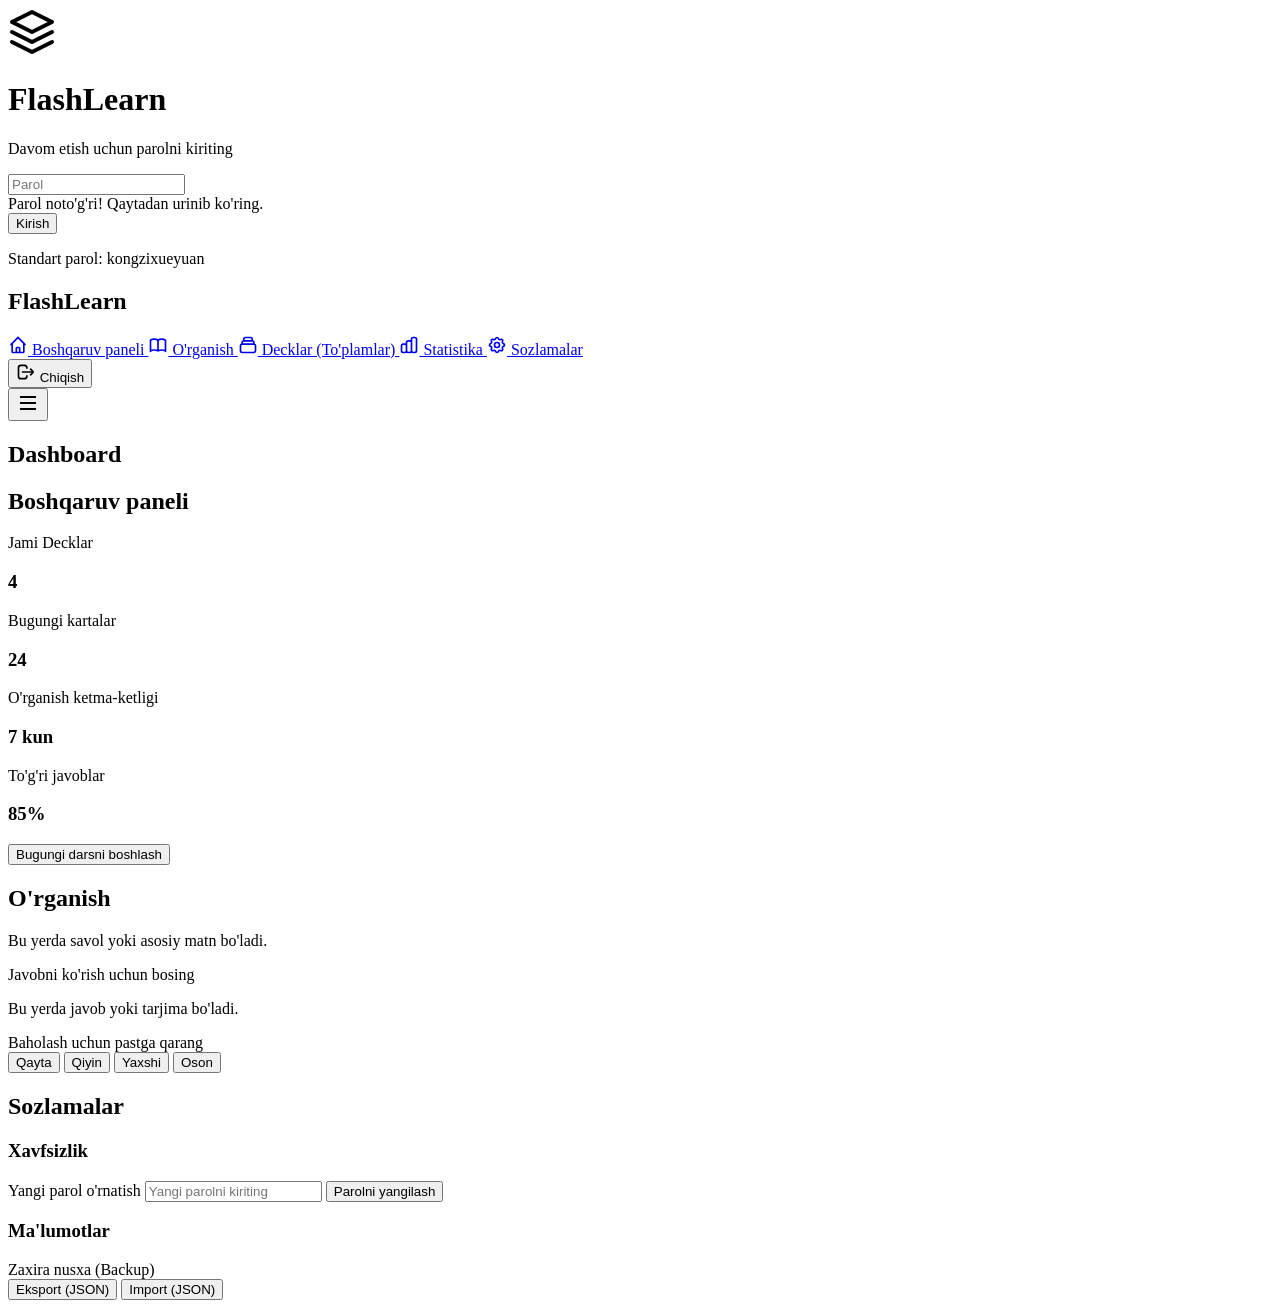
==== test/index.html @ ab9d2b5f "Create index.html" ====
<!DOCTYPE html>
<html lang="uz">
<head>
    <meta charset="UTF-8">
    <meta name="viewport" content="width=device-width, initial-scale=1.0, maximum-scale=1.0, user-scalable=no">
    <title>FlashLearn - Zamonaviy Flashcard Platformasi</title>
    <link rel="stylesheet" href="css/style.css">
    <link href="https://fonts.googleapis.com/css2?family=Inter:wght@400;500;600;700&display=swap" rel="stylesheet">
</head>
<body>

    <!-- ===== LOGIN EKRANI ===== -->
    <div id="loginScreen" class="login-screen">
        <div class="login-card">
            <div class="logo">
                <svg width="48" height="48" viewBox="0 0 24 24" fill="none" stroke="currentColor" stroke-width="2" stroke-linecap="round" stroke-linejoin="round"><path d="M12 2L2 7l10 5 10-5-10-5z"></path><path d="M2 17l10 5 10-5"></path><path d="M2 12l10 5 10-5"></path></svg>
                <h1>FlashLearn</h1>
            </div>
            <p class="subtitle">Davom etish uchun parolni kiriting</p>
            
            <div class="input-group">
                <input type="password" id="passwordInput" placeholder="Parol" autocomplete="current-password">
            </div>
            
            <div id="loginError" class="error-msg">Parol noto'g'ri! Qaytadan urinib ko'ring.</div>
            
            <button id="loginBtn" class="btn-primary">Kirish</button>
            <p class="hint">Standart parol: kongzixueyuan</p>
        </div>
    </div>

    <!-- ===== ASOSIY ILOVA ===== -->
    <div id="mainApp" class="app-container hidden">
        
        <!-- Sidebar -->
        <aside class="sidebar">
            <div class="sidebar-header">
                <h2>FlashLearn</h2>
            </div>
            <nav class="nav-menu">
                <a href="#" class="nav-item active" data-view="dashboard">
                    <svg width="20" height="20" fill="none" stroke="currentColor" stroke-width="2" viewBox="0 0 24 24"><path d="M3 12l2-2m0 0l7-7 7 7M5 10v10a1 1 0 001 1h3m10-11l2 2m-2-2v10a1 1 0 01-1 1h-3m-6 0a1 1 0 001-1v-4a1 1 0 011-1h2a1 1 0 011 1v4a1 1 0 001 1m-6 0h6"/></svg>
                    Boshqaruv paneli
                </a>
                <a href="#" class="nav-item" data-view="study">
                    <svg width="20" height="20" fill="none" stroke="currentColor" stroke-width="2" viewBox="0 0 24 24"><path d="M12 6.253v13m0-13C10.832 5.477 9.246 5 7.5 5S4.168 5.477 3 6.253v13C4.168 18.477 5.754 18 7.5 18s3.332.477 4.5 1.253m0-13C13.168 5.477 14.754 5 16.5 5c1.747 0 3.332.477 4.5 1.253v13C19.832 18.477 18.247 18 16.5 18c-1.746 0-3.332.477-4.5 1.253"/></svg>
                    O'rganish
                </a>
                <a href="#" class="nav-item" data-view="decks">
                    <svg width="20" height="20" fill="none" stroke="currentColor" stroke-width="2" viewBox="0 0 24 24"><path d="M19 11H5m14 0a2 2 0 012 2v6a2 2 0 01-2 2H5a2 2 0 01-2-2v-6a2 2 0 012-2m14 0V9a2 2 0 00-2-2M5 11V9a2 2 0 012-2m0 0V5a2 2 0 012-2h6a2 2 0 012 2v2M7 7h10"/></svg>
                    Decklar (To'plamlar)
                </a>
                <a href="#" class="nav-item" data-view="stats">
                    <svg width="20" height="20" fill="none" stroke="currentColor" stroke-width="2" viewBox="0 0 24 24"><path d="M9 19v-6a2 2 0 00-2-2H5a2 2 0 00-2 2v6a2 2 0 002 2h2a2 2 0 002-2zm0 0V9a2 2 0 012-2h2a2 2 0 012 2v10m-6 0a2 2 0 002 2h2a2 2 0 002-2m0 0V5a2 2 0 012-2h2a2 2 0 012 2v14a2 2 0 01-2 2h-2a2 2 0 01-2-2z"/></svg>
                    Statistika
                </a>
                <a href="#" class="nav-item" data-view="settings">
                    <svg width="20" height="20" fill="none" stroke="currentColor" stroke-width="2" viewBox="0 0 24 24"><path d="M10.325 4.317c.426-1.756 2.924-1.756 3.35 0a1.724 1.724 0 002.573 1.066c1.543-.94 3.31.826 2.37 2.37a1.724 1.724 0 001.065 2.572c1.756.426 1.756 2.924 0 3.35a1.724 1.724 0 00-1.066 2.573c.94 1.543-.826 3.31-2.37 2.37a1.724 1.724 0 00-2.572 1.065c-.426 1.756-2.924 1.756-3.35 0a1.724 1.724 0 00-2.573-1.066c-1.543.94-3.31-.826-2.37-2.37a1.724 1.724 0 00-1.065-2.572c-1.756-.426-1.756-2.924 0-3.35a1.724 1.724 0 001.066-2.573c-.94-1.543.826-3.31 2.37-2.37.996.608 2.296.07 2.572-1.065z"/><path d="M15 12a3 3 0 11-6 0 3 3 0 016 0z"/></svg>
                    Sozlamalar
                </a>
            </nav>
            <button id="logoutBtn" class="logout-btn">
                <svg width="20" height="20" fill="none" stroke="currentColor" stroke-width="2" viewBox="0 0 24 24"><path d="M17 16l4-4m0 0l-4-4m4 4H7m6 4v1a3 3 0 01-3 3H6a3 3 0 01-3-3V7a3 3 0 013-3h4a3 3 0 013 3v1"/></svg>
                Chiqish
            </button>
        </aside>

        <!-- Mobile Header -->
        <header class="mobile-header">
            <button id="menuToggle" class="menu-toggle">
                <svg width="24" height="24" fill="none" stroke="currentColor" stroke-width="2" viewBox="0 0 24 24"><path d="M4 6h16M4 12h16M4 18h16"/></svg>
            </button>
            <h2 id="mobileTitle">Dashboard</h2>
        </header>

        <!-- Overlay for mobile -->
        <div id="overlay" class="overlay"></div>

        <!-- Main Content -->
        <main class="main-content">
            
            <!-- Dashboard View -->
            <section id="dashboardView" class="view active">
                <h1 class="view-title">Boshqaruv paneli</h1>
                <div class="stats-grid">
                    <div class="stat-card">
                        <p class="stat-label">Jami Decklar</p>
                        <h3 class="stat-value">4</h3>
                    </div>
                    <div class="stat-card">
                        <p class="stat-label">Bugungi kartalar</p>
                        <h3 class="stat-value">24</h3>
                    </div>
                    <div class="stat-card">
                        <p class="stat-label">O'rganish ketma-ketligi</p>
                        <h3 class="stat-value">7 kun</h3>
                    </div>
                    <div class="stat-card">
                        <p class="stat-label">To'g'ri javoblar</p>
                        <h3 class="stat-value">85%</h3>
                    </div>
                </div>
                <button class="btn-primary btn-large">Bugungi darsni boshlash</button>
            </section>

            <!-- Study View -->
            <section id="studyView" class="view">
                <h1 class="view-title">O'rganish</h1>
                <div class="flashcard-container">
                    <div class="flashcard" id="flashcard">
                        <div class="flashcard-inner">
                            <div class="flashcard-front">
                                <p class="card-text">Bu yerda savol yoki asosiy matn bo'ladi.</p>
                                <span class="card-hint">Javobni ko'rish uchun bosing</span>
                            </div>
                            <div class="flashcard-back">
                                <p class="card-text">Bu yerda javob yoki tarjima bo'ladi.</p>
                                <span class="card-hint">Baholash uchun pastga qarang</span>
                            </div>
                        </div>
                    </div>
                    <div class="rating-buttons hidden" id="ratingButtons">
                        <button class="btn-rate btn-again">Qayta</button>
                        <button class="btn-rate btn-hard">Qiyin</button>
                        <button class="btn-rate btn-good">Yaxshi</button>
                        <button class="btn-rate btn-easy">Oson</button>
                    </div>
                </div>
            </section>

            <!-- Settings View -->
            <section id="settingsView" class="view">
                <h1 class="view-title">Sozlamalar</h1>
                
                <div class="settings-card">
                    <h3>Xavfsizlik</h3>
                    <div class="form-group">
                        <label for="newPasswordInput">Yangi parol o'rnatish</label>
                        <input type="password" id="newPasswordInput" placeholder="Yangi parolni kiriting">
                        <button id="changePasswordBtn" class="btn-secondary">Parolni yangilash</button>
                    </div>
                </div>

                <div class="settings-card">
                    <h3>Ma'lumotlar</h3>
                    <div class="form-group">
                        <label>Zaxira nusxa (Backup)</label>
                        <div class="btn-row">
                            <button class="btn-secondary">Eksport (JSON)</button>
                            <button class="btn-secondary">Import (JSON)</button>
                        </div>
                    </div>
                </div>
            </section>

        </main>
    </div>

    <script src="js/app.js"></script>
</body>
</html>
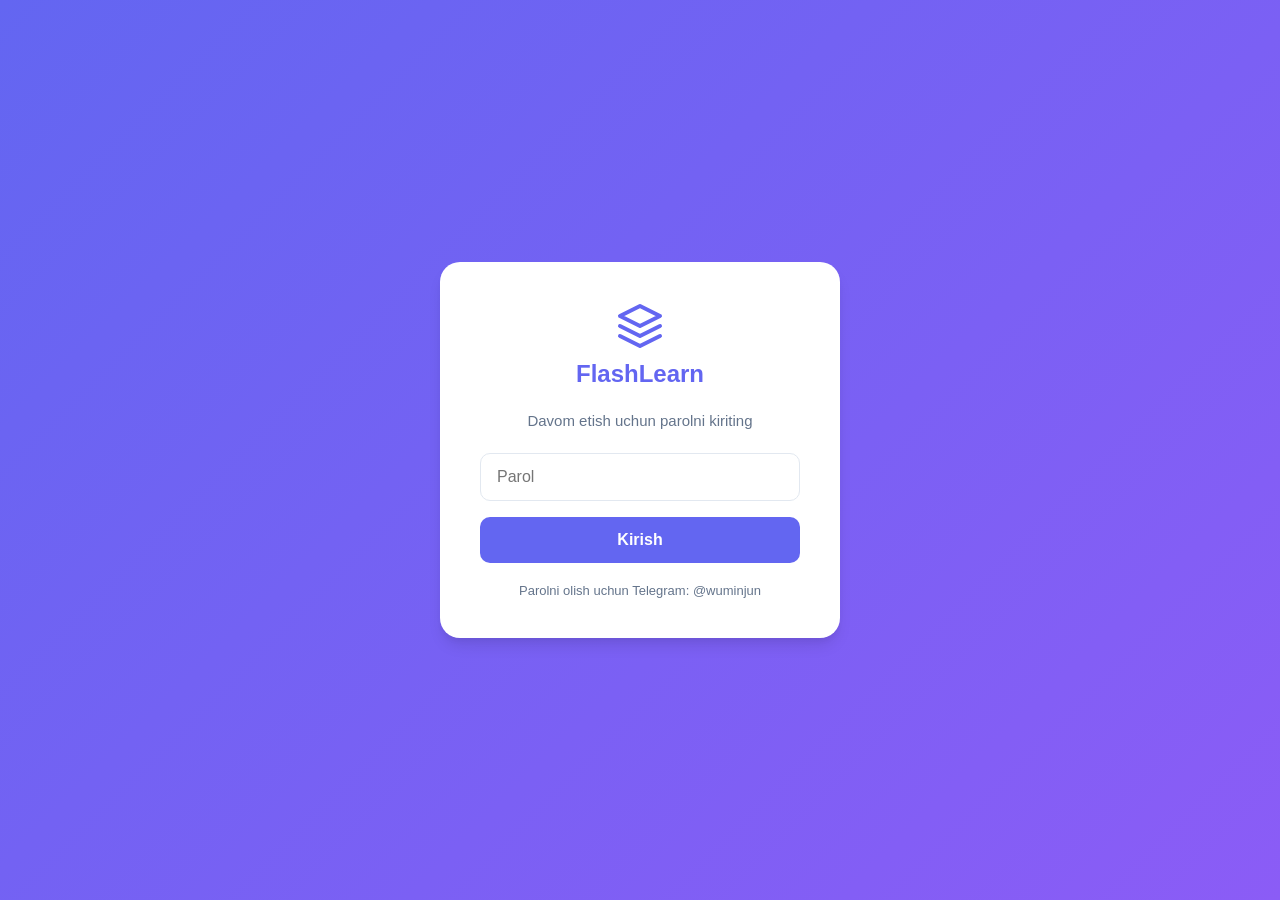
==== commit 4bdc3cc8: "Update index.html" ====
--- a/test/index.html
+++ b/test/index.html
@@ -25,7 +25,7 @@
             <div id="loginError" class="error-msg">Parol noto'g'ri! Qaytadan urinib ko'ring.</div>
             
             <button id="loginBtn" class="btn-primary">Kirish</button>
-            <p class="hint">Standart parol: kongzixueyuan</p>
+            <p class="hint">Parolni olish uchun Telegram: @wuminjun</p>
         </div>
     </div>
 
--- a/test/css/style.css
+++ b/test/css/style.css
@@ -0,0 +1,455 @@
+:root {
+    --primary: #6366f1;
+    --primary-dark: #4f46e5;
+    --bg-color: #f8fafc;
+    --card-bg: #ffffff;
+    --text-main: #1e293b;
+    --text-muted: #64748b;
+    --border: #e2e8f0;
+    --danger: #ef4444;
+    --success: #10b981;
+    --warning: #f59e0b;
+    --shadow: 0 4px 6px -1px rgba(0, 0, 0, 0.1), 0 2px 4px -1px rgba(0, 0, 0, 0.06);
+    --shadow-lg: 0 10px 15px -3px rgba(0, 0, 0, 0.1), 0 4px 6px -2px rgba(0, 0, 0, 0.05);
+}
+
+* {
+    margin: 0;
+    padding: 0;
+    box-sizing: border-box;
+    -webkit-tap-highlight-color: transparent;
+}
+
+body {
+    font-family: 'Inter', sans-serif;
+    background-color: var(--bg-color);
+    color: var(--text-main);
+    overflow-x: hidden;
+}
+
+.hidden {
+    display: none !important;
+}
+
+/* ===== LOGIN SCREEN ===== */
+.login-screen {
+    height: 100vh;
+    display: flex;
+    justify-content: center;
+    align-items: center;
+    background: linear-gradient(135deg, #6366f1 0%, #8b5cf6 100%);
+    padding: 20px;
+}
+
+.login-card {
+    background: var(--card-bg);
+    padding: 40px;
+    border-radius: 20px;
+    box-shadow: var(--shadow-lg);
+    width: 100%;
+    max-width: 400px;
+    text-align: center;
+}
+
+.logo {
+    display: flex;
+    flex-direction: column;
+    align-items: center;
+    margin-bottom: 24px;
+    color: var(--primary);
+}
+
+.logo h1 {
+    margin-top: 10px;
+    font-size: 24px;
+    font-weight: 700;
+}
+
+.subtitle {
+    color: var(--text-muted);
+    margin-bottom: 24px;
+    font-size: 15px;
+}
+
+.input-group {
+    margin-bottom: 16px;
+    text-align: left;
+}
+
+input[type="password"], input[type="text"] {
+    width: 100%;
+    padding: 14px 16px;
+    border: 1px solid var(--border);
+    border-radius: 10px;
+    font-size: 16px; /* Prevents iOS zoom */
+    font-family: 'Inter', sans-serif;
+    transition: border 0.2s;
+    outline: none;
+}
+
+input:focus {
+    border-color: var(--primary);
+    box-shadow: 0 0 0 3px rgba(99, 102, 241, 0.1);
+}
+
+.btn-primary {
+    width: 100%;
+    padding: 14px;
+    background: var(--primary);
+    color: white;
+    border: none;
+    border-radius: 10px;
+    font-size: 16px;
+    font-weight: 600;
+    cursor: pointer;
+    transition: background 0.2s;
+}
+
+.btn-primary:hover {
+    background: var(--primary-dark);
+}
+
+.btn-secondary {
+    padding: 10px 16px;
+    background: var(--bg-color);
+    color: var(--text-main);
+    border: 1px solid var(--border);
+    border-radius: 8px;
+    font-weight: 500;
+    cursor: pointer;
+    transition: 0.2s;
+}
+
+.btn-secondary:hover {
+    background: #e2e8f0;
+}
+
+.error-msg {
+    color: var(--danger);
+    font-size: 14px;
+    margin-bottom: 16px;
+    display: none;
+}
+
+.hint {
+    margin-top: 20px;
+    font-size: 13px;
+    color: var(--text-muted);
+}
+
+/* ===== MAIN APP LAYOUT ===== */
+.app-container {
+    display: flex;
+    min-height: 100vh;
+}
+
+.sidebar {
+    width: 260px;
+    background: var(--card-bg);
+    border-right: 1px solid var(--border);
+    display: flex;
+    flex-direction: column;
+    padding: 24px 16px;
+    position: fixed;
+    height: 100vh;
+    z-index: 100;
+    transition: transform 0.3s ease;
+}
+
+.sidebar-header h2 {
+    font-size: 22px;
+    color: var(--primary);
+    margin-bottom: 32px;
+    padding-left: 8px;
+}
+
+.nav-menu {
+    flex-grow: 1;
+    display: flex;
+    flex-direction: column;
+    gap: 4px;
+}
+
+.nav-item {
+    display: flex;
+    align-items: center;
+    gap: 12px;
+    padding: 12px 16px;
+    text-decoration: none;
+    color: var(--text-muted);
+    border-radius: 10px;
+    font-weight: 500;
+    transition: 0.2s;
+}
+
+.nav-item:hover {
+    background: var(--bg-color);
+    color: var(--text-main);
+}
+
+.nav-item.active {
+    background: rgba(99, 102, 241, 0.1);
+    color: var(--primary);
+}
+
+.logout-btn {
+    display: flex;
+    align-items: center;
+    gap: 12px;
+    padding: 12px 16px;
+    background: none;
+    border: none;
+    color: var(--danger);
+    border-radius: 10px;
+    font-weight: 500;
+    cursor: pointer;
+    width: 100%;
+    font-size: 15px;
+}
+
+.logout-btn:hover {
+    background: rgba(239, 68, 68, 0.1);
+}
+
+.mobile-header {
+    display: none;
+    padding: 16px 20px;
+    background: var(--card-bg);
+    border-bottom: 1px solid var(--border);
+    align-items: center;
+    gap: 16px;
+    position: sticky;
+    top: 0;
+    z-index: 90;
+}
+
+.menu-toggle {
+    background: none;
+    border: none;
+    cursor: pointer;
+    color: var(--text-main);
+}
+
+.overlay {
+    display: none;
+    position: fixed;
+    top: 0;
+    left: 0;
+    width: 100%;
+    height: 100%;
+    background: rgba(0,0,0,0.5);
+    z-index: 99;
+}
+
+.main-content {
+    flex-grow: 1;
+    margin-left: 260px;
+    padding: 32px;
+    max-width: 1200px;
+}
+
+.view {
+    display: none;
+    animation: fadeIn 0.3s ease;
+}
+
+.view.active {
+    display: block;
+}
+
+@keyframes fadeIn {
+    from { opacity: 0; transform: translateY(10px); }
+    to { opacity: 1; transform: translateY(0); }
+}
+
+.view-title {
+    font-size: 28px;
+    margin-bottom: 24px;
+    font-weight: 700;
+}
+
+/* ===== DASHBOARD ===== */
+.stats-grid {
+    display: grid;
+    grid-template-columns: repeat(auto-fit, minmax(200px, 1fr));
+    gap: 20px;
+    margin-bottom: 32px;
+}
+
+.stat-card {
+    background: var(--card-bg);
+    padding: 24px;
+    border-radius: 16px;
+    box-shadow: var(--shadow);
+}
+
+.stat-label {
+    color: var(--text-muted);
+    font-size: 14px;
+    margin-bottom: 8px;
+}
+
+.stat-value {
+    font-size: 32px;
+    font-weight: 700;
+}
+
+.btn-large {
+    padding: 16px 32px;
+    font-size: 18px;
+    max-width: 300px;
+    width: 100%;
+}
+
+/* ===== FLASHCARD ===== */
+.flashcard-container {
+    max-width: 700px;
+    margin: 0 auto;
+}
+
+.flashcard {
+    perspective: 1000px;
+    height: 400px;
+    margin-bottom: 24px;
+    cursor: pointer;
+}
+
+.flashcard-inner {
+    position: relative;
+    width: 100%;
+    height: 100%;
+    transition: transform 0.6s;
+    transform-style: preserve-3d;
+}
+
+.flashcard.flipped .flashcard-inner {
+    transform: rotateY(180deg);
+}
+
+.flashcard-front, .flashcard-back {
+    position: absolute;
+    width: 100%;
+    height: 100%;
+    backface-visibility: hidden;
+    background: var(--card-bg);
+    border-radius: 20px;
+    box-shadow: var(--shadow-lg);
+    display: flex;
+    flex-direction: column;
+    justify-content: center;
+    align-items: center;
+    padding: 40px;
+    text-align: center;
+}
+
+.flashcard-back {
+    transform: rotateY(180deg);
+    background: linear-gradient(135deg, #f8fafc 0%, #e2e8f0 100%);
+}
+
+.card-text {
+    font-size: 24px;
+    font-weight: 600;
+    margin-bottom: 16px;
+}
+
+.card-hint {
+    font-size: 14px;
+    color: var(--text-muted);
+}
+
+.rating-buttons {
+    display: grid;
+    grid-template-columns: repeat(4, 1fr);
+    gap: 12px;
+}
+
+.btn-rate {
+    padding: 16px;
+    border: none;
+    border-radius: 12px;
+    font-weight: 600;
+    cursor: pointer;
+    color: white;
+    transition: transform 0.1s;
+}
+
+.btn-rate:active { transform: scale(0.95); }
+
+.btn-again { background: var(--danger); }
+.btn-hard { background: var(--warning); }
+.btn-good { background: var(--primary); }
+.btn-easy { background: var(--success); }
+
+/* ===== SETTINGS ===== */
+.settings-card {
+    background: var(--card-bg);
+    padding: 24px;
+    border-radius: 16px;
+    box-shadow: var(--shadow);
+    margin-bottom: 24px;
+    max-width: 600px;
+}
+
+.settings-card h3 {
+    margin-bottom: 20px;
+    font-size: 18px;
+}
+
+.form-group {
+    display: flex;
+    flex-direction: column;
+    gap: 12px;
+    margin-bottom: 16px;
+}
+
+.form-group label {
+    font-size: 14px;
+    color: var(--text-muted);
+    font-weight: 500;
+}
+
+.btn-row {
+    display: flex;
+    gap: 12px;
+}
+
+/* ===== RESPONSIVE (MOBILE) ===== */
+@media screen and (max-width: 768px) {
+    .sidebar {
+        transform: translateX(-100%);
+    }
+    
+    .sidebar.active {
+        transform: translateX(0);
+    }
+    
+    .mobile-header {
+        display: flex;
+    }
+    
+    .main-content {
+        margin-left: 0;
+        padding: 20px 16px;
+    }
+    
+    .view-title {
+        font-size: 24px;
+    }
+    
+    .flashcard {
+        height: 300px;
+    }
+    
+    .card-text {
+        font-size: 20px;
+    }
+    
+    .rating-buttons {
+        grid-template-columns: repeat(2, 1fr);
+    }
+    
+    .btn-row {
+        flex-direction: column;
+    }
+}
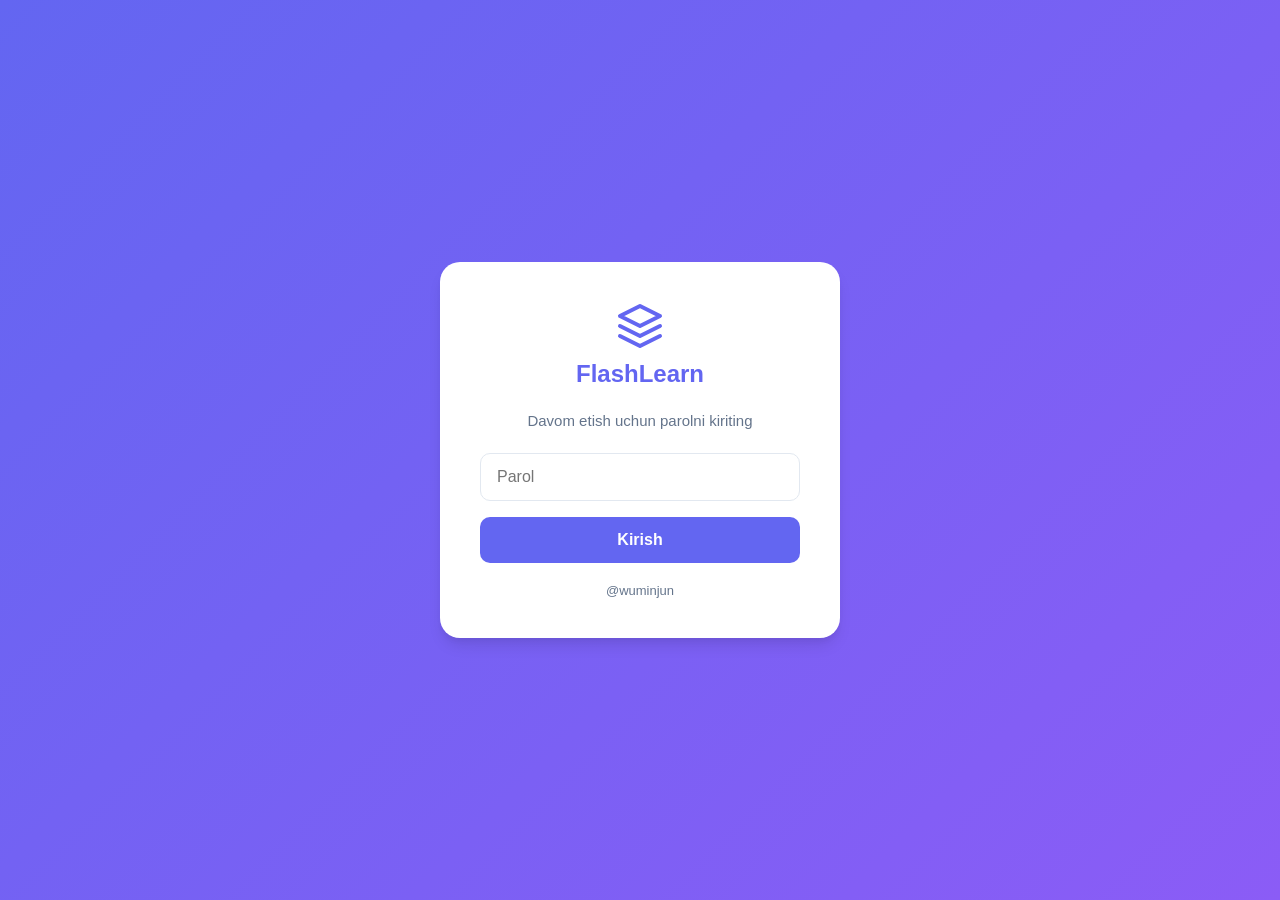
==== commit 247835f0: "Update index.html" ====
--- a/test/index.html
+++ b/test/index.html
@@ -25,12 +25,12 @@
             <div id="loginError" class="error-msg">Parol noto'g'ri! Qaytadan urinib ko'ring.</div>
             
             <button id="loginBtn" class="btn-primary">Kirish</button>
-            <p class="hint">Parolni olish uchun Telegram: @wuminjun</p>
+            <p class="hint"> @wuminjun </p>
         </div>
     </div>
 
     <!-- ===== ASOSIY ILOVA ===== -->
-    <div id="mainApp" class="app-container hidden">
+    <div id="mainApp" class="app-container" style="display: none;">
         
         <!-- Sidebar -->
         <aside class="sidebar">
@@ -82,49 +82,74 @@
             <!-- Dashboard View -->
             <section id="dashboardView" class="view active">
                 <h1 class="view-title">Boshqaruv paneli</h1>
-                <div class="stats-grid">
-                    <div class="stat-card">
-                        <p class="stat-label">Jami Decklar</p>
-                        <h3 class="stat-value">4</h3>
-                    </div>
-                    <div class="stat-card">
-                        <p class="stat-label">Bugungi kartalar</p>
-                        <h3 class="stat-value">24</h3>
-                    </div>
-                    <div class="stat-card">
-                        <p class="stat-label">O'rganish ketma-ketligi</p>
-                        <h3 class="stat-value">7 kun</h3>
-                    </div>
-                    <div class="stat-card">
-                        <p class="stat-label">To'g'ri javoblar</p>
-                        <h3 class="stat-value">85%</h3>
-                    </div>
+                <div class="stats-grid" id="dashStats">
+                    <!-- Filled by JS -->
                 </div>
-                <button class="btn-primary btn-large">Bugungi darsni boshlash</button>
+                <button class="btn-primary btn-large" onclick="navigateTo('study')">Bugungi darsni boshlash</button>
             </section>
 
             <!-- Study View -->
             <section id="studyView" class="view">
                 <h1 class="view-title">O'rganish</h1>
-                <div class="flashcard-container">
-                    <div class="flashcard" id="flashcard">
-                        <div class="flashcard-inner">
-                            <div class="flashcard-front">
-                                <p class="card-text">Bu yerda savol yoki asosiy matn bo'ladi.</p>
-                                <span class="card-hint">Javobni ko'rish uchun bosing</span>
+                <div id="studyContainer">
+                    <div id="flashcardContainer" class="flashcard-container hidden">
+                        <div class="flashcard" id="flashcard">
+                            <div class="flashcard-inner">
+                                <div class="flashcard-front">
+                                    <p class="card-text" id="cardFront">Bu yerda savol yoki asosiy matn bo'ladi.</p>
+                                    <span class="card-hint">Javobni ko'rish uchun bosing</span>
+                                </div>
+                                <div class="flashcard-back">
+                                    <p class="card-text" id="cardBack">Bu yerda javob yoki tarjima bo'ladi.</p>
+                                    <span class="card-hint">Baholash uchun pastga qarang</span>
+                                </div>
                             </div>
-                            <div class="flashcard-back">
-                                <p class="card-text">Bu yerda javob yoki tarjima bo'ladi.</p>
-                                <span class="card-hint">Baholash uchun pastga qarang</span>
+                        </div>
+                        <div class="rating-buttons hidden" id="ratingButtons">
+                            <button class="btn-rate btn-again" onclick="rateCard('again')">Qayta</button>
+                            <button class="btn-rate btn-hard" onclick="rateCard('hard')">Qiyin</button>
+                            <button class="btn-rate btn-good" onclick="rateCard('good')">Yaxshi</button>
+                            <button class="btn-rate btn-easy" onclick="rateCard('easy')">Oson</button>
+                        </div>
+                    </div>
+                    <div id="noCardsScreen" class="no-cards-screen">
+                        <h3>Hozirda o'rganish uchun kartalar yo'q</h3>
+                        <p>Decklar bo'limiga o'tib yangiy so'zlar qo'shing.</p>
+                        <button class="btn-primary" onclick="navigateTo('decks')">Decklarga o'tish</button>
+                    </div>
+                </div>
+            </section>
+
+            <!-- Decks View -->
+            <section id="decksView" class="view">
+                <h1 class="view-title">Decklar (To'plamlar)</h1>
+                <div class="deck-layout">
+                    <div class="deck-list-panel">
+                        <div class="form-row">
+                            <input type="text" id="newDeckName" placeholder="Yangi deck nomi (masalan: HSK 1)">
+                            <button id="addDeckBtn" class="btn-primary">+ Qo'shish</button>
+                        </div>
+                        <div id="deckList" class="list-container"></div>
+                    </div>
+                    <div class="card-list-panel">
+                        <div id="cardsManager">
+                            <div class="empty-state">
+                                <h3>Deckni tanlang</h3>
+                                <p>O'chirish yoki so'z qo'shish uchun chapdan biror to'plamni tanlang.</p>
                             </div>
                         </div>
                     </div>
-                    <div class="rating-buttons hidden" id="ratingButtons">
-                        <button class="btn-rate btn-again">Qayta</button>
-                        <button class="btn-rate btn-hard">Qiyin</button>
-                        <button class="btn-rate btn-good">Yaxshi</button>
-                        <button class="btn-rate btn-easy">Oson</button>
-                    </div>
+                </div>
+            </section>
+
+            <!-- Stats View -->
+            <section id="statsView" class="view">
+                <h1 class="view-title">Statistika</h1>
+                <div class="stats-grid" id="mainStatsGrid"></div>
+                
+                <div class="chart-container">
+                    <h3>Kartalar taqsimoti</h3>
+                    <div class="progress-bars" id="cardDistribution"></div>
                 </div>
             </section>
 
@@ -144,11 +169,8 @@
                 <div class="settings-card">
                     <h3>Ma'lumotlar</h3>
                     <div class="form-group">
-                        <label>Zaxira nusxa (Backup)</label>
-                        <div class="btn-row">
-                            <button class="btn-secondary">Eksport (JSON)</button>
-                            <button class="btn-secondary">Import (JSON)</button>
-                        </div>
+                        <label>Ma'lumotlarni tozalash (Barcha so'zlar o'chiriladi)</label>
+                        <button id="clearDataBtn" class="btn-danger">Barcha ma'lumotlarni o'chirish</button>
                     </div>
                 </div>
             </section>
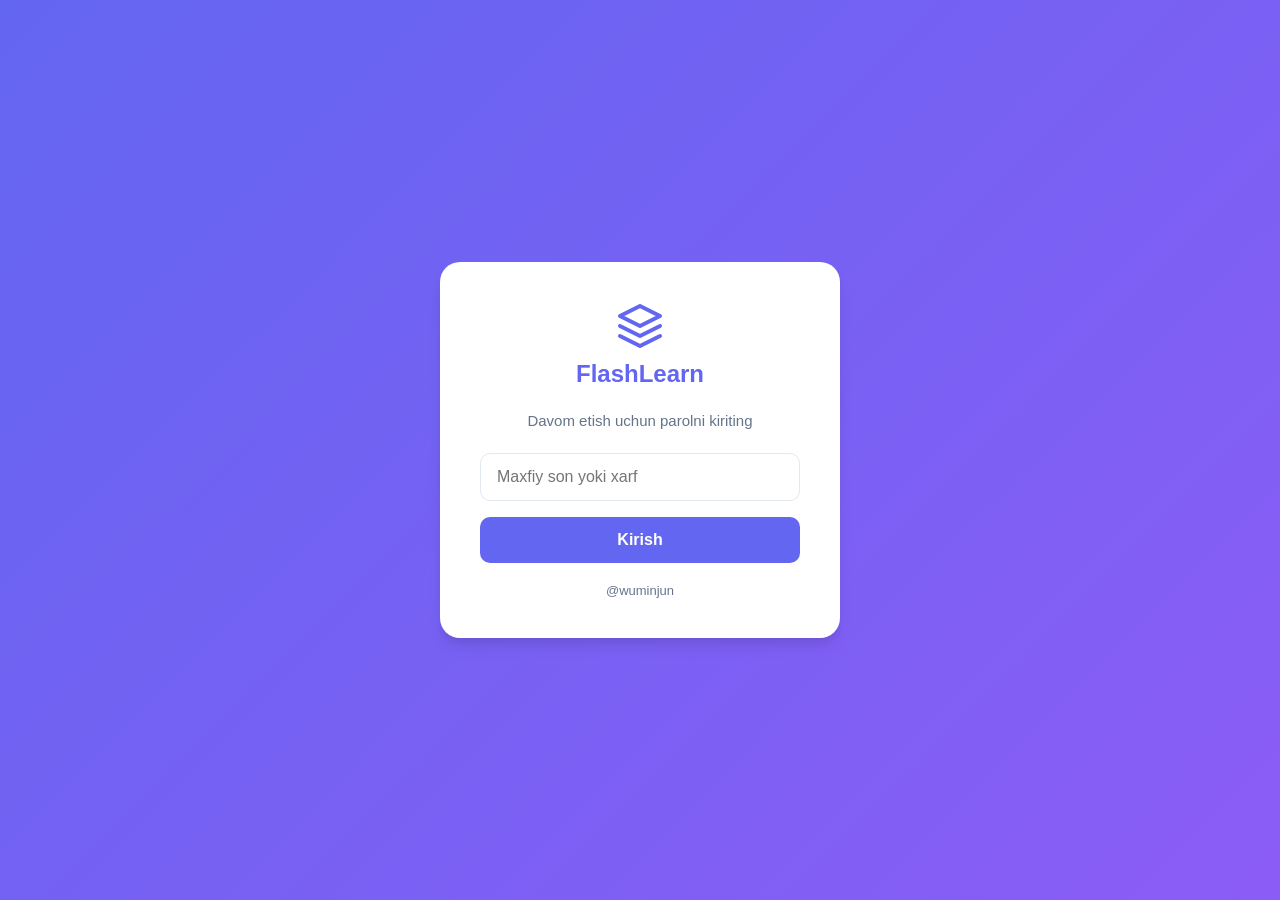
==== commit a63e0077: "Update index.html" ====
--- a/test/index.html
+++ b/test/index.html
@@ -3,7 +3,7 @@
 <head>
     <meta charset="UTF-8">
     <meta name="viewport" content="width=device-width, initial-scale=1.0, maximum-scale=1.0, user-scalable=no">
-    <title>FlashLearn - Zamonaviy Flashcard Platformasi</title>
+    <title>FlashLearn</title>
     <link rel="stylesheet" href="css/style.css">
     <link href="https://fonts.googleapis.com/css2?family=Inter:wght@400;500;600;700&display=swap" rel="stylesheet">
 </head>
@@ -19,7 +19,7 @@
             <p class="subtitle">Davom etish uchun parolni kiriting</p>
             
             <div class="input-group">
-                <input type="password" id="passwordInput" placeholder="Parol" autocomplete="current-password">
+                <input type="password" id="passwordInput" placeholder="Maxfiy son yoki xarf" autocomplete="current-password">
             </div>
             
             <div id="loginError" class="error-msg">Parol noto'g'ri! Qaytadan urinib ko'ring.</div>
--- a/test/css/style.css
+++ b/test/css/style.css
@@ -14,9 +14,7 @@
 }
 
 * {
-    margin: 0;
-    padding: 0;
-    box-sizing: border-box;
+    margin: 0; padding: 0; box-sizing: border-box;
     -webkit-tap-highlight-color: transparent;
 }
 
@@ -27,429 +25,180 @@
     overflow-x: hidden;
 }
 
-.hidden {
-    display: none !important;
-}
+.hidden { display: none !important; }
 
 /* ===== LOGIN SCREEN ===== */
 .login-screen {
-    height: 100vh;
-    display: flex;
-    justify-content: center;
-    align-items: center;
+    position: fixed; top: 0; left: 0; width: 100%; height: 100%;
+    display: flex; justify-content: center; align-items: center;
     background: linear-gradient(135deg, #6366f1 0%, #8b5cf6 100%);
-    padding: 20px;
+    padding: 20px; z-index: 9999;
 }
 
 .login-card {
-    background: var(--card-bg);
-    padding: 40px;
-    border-radius: 20px;
-    box-shadow: var(--shadow-lg);
-    width: 100%;
-    max-width: 400px;
-    text-align: center;
-}
-
-.logo {
-    display: flex;
-    flex-direction: column;
-    align-items: center;
-    margin-bottom: 24px;
-    color: var(--primary);
-}
-
-.logo h1 {
-    margin-top: 10px;
-    font-size: 24px;
-    font-weight: 700;
-}
-
-.subtitle {
-    color: var(--text-muted);
-    margin-bottom: 24px;
-    font-size: 15px;
-}
-
-.input-group {
-    margin-bottom: 16px;
-    text-align: left;
-}
+    background: var(--card-bg); padding: 40px; border-radius: 20px;
+    box-shadow: var(--shadow-lg); width: 100%; max-width: 400px; text-align: center;
+}
+
+.logo { display: flex; flex-direction: column; align-items: center; margin-bottom: 24px; color: var(--primary); }
+.logo h1 { margin-top: 10px; font-size: 24px; font-weight: 700; }
+.subtitle { color: var(--text-muted); margin-bottom: 24px; font-size: 15px; }
+.input-group { margin-bottom: 16px; text-align: left; }
 
 input[type="password"], input[type="text"] {
-    width: 100%;
-    padding: 14px 16px;
-    border: 1px solid var(--border);
-    border-radius: 10px;
-    font-size: 16px; /* Prevents iOS zoom */
-    font-family: 'Inter', sans-serif;
-    transition: border 0.2s;
-    outline: none;
-}
-
-input:focus {
-    border-color: var(--primary);
-    box-shadow: 0 0 0 3px rgba(99, 102, 241, 0.1);
-}
+    width: 100%; padding: 14px 16px; border: 1px solid var(--border);
+    border-radius: 10px; font-size: 16px; font-family: 'Inter', sans-serif;
+    transition: border 0.2s; outline: none;
+}
+
+input:focus { border-color: var(--primary); box-shadow: 0 0 0 3px rgba(99, 102, 241, 0.1); }
 
 .btn-primary {
-    width: 100%;
-    padding: 14px;
-    background: var(--primary);
-    color: white;
-    border: none;
-    border-radius: 10px;
-    font-size: 16px;
-    font-weight: 600;
-    cursor: pointer;
-    transition: background 0.2s;
-}
-
-.btn-primary:hover {
-    background: var(--primary-dark);
-}
+    width: 100%; padding: 14px; background: var(--primary); color: white;
+    border: none; border-radius: 10px; font-size: 16px; font-weight: 600;
+    cursor: pointer; transition: background 0.2s;
+}
+.btn-primary:hover { background: var(--primary-dark); }
 
 .btn-secondary {
-    padding: 10px 16px;
-    background: var(--bg-color);
-    color: var(--text-main);
-    border: 1px solid var(--border);
-    border-radius: 8px;
-    font-weight: 500;
-    cursor: pointer;
-    transition: 0.2s;
-}
-
-.btn-secondary:hover {
-    background: #e2e8f0;
-}
-
-.error-msg {
-    color: var(--danger);
-    font-size: 14px;
-    margin-bottom: 16px;
-    display: none;
-}
-
-.hint {
-    margin-top: 20px;
-    font-size: 13px;
-    color: var(--text-muted);
-}
-
-/* ===== MAIN APP LAYOUT ===== */
-.app-container {
-    display: flex;
-    min-height: 100vh;
-}
+    padding: 10px 16px; background: var(--bg-color); color: var(--text-main);
+    border: 1px solid var(--border); border-radius: 8px; font-weight: 500; cursor: pointer; transition: 0.2s;
+}
+.btn-secondary:hover { background: #e2e8f0; }
+
+.btn-danger {
+    padding: 12px 16px; background: var(--danger); color: white;
+    border: none; border-radius: 8px; font-weight: 600; cursor: pointer; transition: 0.2s;
+}
+
+.error-msg { color: var(--danger); font-size: 14px; margin-bottom: 16px; display: none; }
+.hint { margin-top: 20px; font-size: 13px; color: var(--text-muted); }
+
+/* ===== MAIN APP ===== */
+.app-container { display: flex; min-height: 100vh; }
 
 .sidebar {
-    width: 260px;
-    background: var(--card-bg);
-    border-right: 1px solid var(--border);
-    display: flex;
-    flex-direction: column;
-    padding: 24px 16px;
-    position: fixed;
-    height: 100vh;
-    z-index: 100;
-    transition: transform 0.3s ease;
-}
-
-.sidebar-header h2 {
-    font-size: 22px;
-    color: var(--primary);
-    margin-bottom: 32px;
-    padding-left: 8px;
-}
-
-.nav-menu {
-    flex-grow: 1;
-    display: flex;
-    flex-direction: column;
-    gap: 4px;
-}
+    width: 260px; background: var(--card-bg); border-right: 1px solid var(--border);
+    display: flex; flex-direction: column; padding: 24px 16px;
+    position: fixed; height: 100vh; z-index: 100; transition: transform 0.3s ease;
+}
+
+.sidebar-header h2 { font-size: 22px; color: var(--primary); margin-bottom: 32px; padding-left: 8px; }
+.nav-menu { flex-grow: 1; display: flex; flex-direction: column; gap: 4px; }
 
 .nav-item {
-    display: flex;
-    align-items: center;
-    gap: 12px;
-    padding: 12px 16px;
-    text-decoration: none;
-    color: var(--text-muted);
-    border-radius: 10px;
-    font-weight: 500;
-    transition: 0.2s;
-}
-
-.nav-item:hover {
-    background: var(--bg-color);
-    color: var(--text-main);
-}
-
-.nav-item.active {
-    background: rgba(99, 102, 241, 0.1);
-    color: var(--primary);
-}
+    display: flex; align-items: center; gap: 12px; padding: 12px 16px;
+    text-decoration: none; color: var(--text-muted); border-radius: 10px;
+    font-weight: 500; transition: 0.2s;
+}
+.nav-item:hover { background: var(--bg-color); color: var(--text-main); }
+.nav-item.active { background: rgba(99, 102, 241, 0.1); color: var(--primary); }
 
 .logout-btn {
-    display: flex;
-    align-items: center;
-    gap: 12px;
-    padding: 12px 16px;
-    background: none;
-    border: none;
-    color: var(--danger);
-    border-radius: 10px;
-    font-weight: 500;
-    cursor: pointer;
-    width: 100%;
-    font-size: 15px;
-}
-
-.logout-btn:hover {
-    background: rgba(239, 68, 68, 0.1);
-}
-
-.mobile-header {
-    display: none;
-    padding: 16px 20px;
-    background: var(--card-bg);
-    border-bottom: 1px solid var(--border);
-    align-items: center;
-    gap: 16px;
-    position: sticky;
-    top: 0;
-    z-index: 90;
-}
-
-.menu-toggle {
-    background: none;
-    border: none;
-    cursor: pointer;
-    color: var(--text-main);
-}
-
-.overlay {
-    display: none;
-    position: fixed;
-    top: 0;
-    left: 0;
-    width: 100%;
-    height: 100%;
-    background: rgba(0,0,0,0.5);
-    z-index: 99;
-}
-
-.main-content {
-    flex-grow: 1;
-    margin-left: 260px;
-    padding: 32px;
-    max-width: 1200px;
-}
-
-.view {
-    display: none;
-    animation: fadeIn 0.3s ease;
-}
-
-.view.active {
-    display: block;
-}
-
-@keyframes fadeIn {
-    from { opacity: 0; transform: translateY(10px); }
-    to { opacity: 1; transform: translateY(0); }
-}
-
-.view-title {
-    font-size: 28px;
-    margin-bottom: 24px;
-    font-weight: 700;
-}
-
-/* ===== DASHBOARD ===== */
-.stats-grid {
-    display: grid;
-    grid-template-columns: repeat(auto-fit, minmax(200px, 1fr));
-    gap: 20px;
-    margin-bottom: 32px;
-}
-
-.stat-card {
-    background: var(--card-bg);
-    padding: 24px;
-    border-radius: 16px;
-    box-shadow: var(--shadow);
-}
-
-.stat-label {
-    color: var(--text-muted);
-    font-size: 14px;
-    margin-bottom: 8px;
-}
-
-.stat-value {
-    font-size: 32px;
-    font-weight: 700;
-}
-
-.btn-large {
-    padding: 16px 32px;
-    font-size: 18px;
-    max-width: 300px;
-    width: 100%;
-}
+    display: flex; align-items: center; gap: 12px; padding: 12px 16px; background: none;
+    border: none; color: var(--danger); border-radius: 10px; font-weight: 500; cursor: pointer; width: 100%; font-size: 15px;
+}
+.logout-btn:hover { background: rgba(239, 68, 68, 0.1); }
+
+.mobile-header { display: none; padding: 16px 20px; background: var(--card-bg); border-bottom: 1px solid var(--border); align-items: center; gap: 16px; position: sticky; top: 0; z-index: 90; }
+.menu-toggle { background: none; border: none; cursor: pointer; color: var(--text-main); }
+.overlay { display: none; position: fixed; top: 0; left: 0; width: 100%; height: 100%; background: rgba(0,0,0,0.5); z-index: 99; }
+
+.main-content { flex-grow: 1; margin-left: 260px; padding: 32px; max-width: 1200px; width: 100%; }
+.view { display: none; animation: fadeIn 0.3s ease; }
+.view.active { display: block; }
+@keyframes fadeIn { from { opacity: 0; transform: translateY(10px); } to { opacity: 1; transform: translateY(0); } }
+
+.view-title { font-size: 28px; margin-bottom: 24px; font-weight: 700; }
+
+/* ===== STATS / DASHBOARD ===== */
+.stats-grid { display: grid; grid-template-columns: repeat(auto-fit, minmax(200px, 1fr)); gap: 20px; margin-bottom: 32px; }
+.stat-card { background: var(--card-bg); padding: 24px; border-radius: 16px; box-shadow: var(--shadow); }
+.stat-label { color: var(--text-muted); font-size: 14px; margin-bottom: 8px; }
+.stat-value { font-size: 32px; font-weight: 700; }
+
+.btn-large { padding: 16px 32px; font-size: 18px; max-width: 300px; width: 100%; }
+
+/* ===== DECKS & CARDS ===== */
+.deck-layout { display: grid; grid-template-columns: 350px 1fr; gap: 24px; }
+
+.form-row { display: flex; gap: 10px; margin-bottom: 16px; }
+.form-row input { flex-grow: 1; }
+.form-row .btn-primary { width: auto; white-space: nowrap; }
+
+.list-container { display: flex; flex-direction: column; gap: 8px; }
+
+.deck-item {
+    background: var(--card-bg); padding: 16px; border-radius: 12px;
+    box-shadow: var(--shadow); cursor: pointer; display: flex; justify-content: space-between; align-items: center;
+    border: 2px solid transparent; transition: 0.2s;
+}
+.deck-item:hover { transform: translateY(-2px); }
+.deck-item.active { border-color: var(--primary); background: rgba(99, 102, 241, 0.05); }
+.deck-info h4 { font-size: 16px; margin-bottom: 4px; }
+.deck-info p { font-size: 13px; color: var(--text-muted); }
+.delete-icon { color: var(--danger); cursor: pointer; background: none; border: none; padding: 4px; }
+
+.card-list-panel { background: var(--card-bg); border-radius: 16px; box-shadow: var(--shadow); padding: 24px; min-height: 400px; }
+.empty-state, .no-cards-screen { text-align: center; padding: 40px; color: var(--text-muted); display: flex; flex-direction: column; align-items: center; gap: 16px; }
+
+.card-item {
+    display: grid; grid-template-columns: 1fr 1fr auto; gap: 16px; align-items: center;
+    padding: 16px; border-bottom: 1px solid var(--border);
+}
+.card-item:last-child { border-bottom: none; }
+.card-front-text { font-weight: 600; color: var(--text-main); }
+.card-back-text { color: var(--text-muted); font-size: 15px; }
+
+.add-card-form { margin-bottom: 24px; padding-bottom: 24px; border-bottom: 1px solid var(--border); }
+.add-card-form h3 { margin-bottom: 16px; }
+.add-card-form .grid-2 { display: grid; grid-template-columns: 1fr 1fr; gap: 12px; margin-bottom: 12px; }
 
 /* ===== FLASHCARD ===== */
-.flashcard-container {
-    max-width: 700px;
-    margin: 0 auto;
-}
-
-.flashcard {
-    perspective: 1000px;
-    height: 400px;
-    margin-bottom: 24px;
-    cursor: pointer;
-}
-
-.flashcard-inner {
-    position: relative;
-    width: 100%;
-    height: 100%;
-    transition: transform 0.6s;
-    transform-style: preserve-3d;
-}
-
-.flashcard.flipped .flashcard-inner {
-    transform: rotateY(180deg);
-}
+.flashcard { perspective: 1000px; height: 400px; margin-bottom: 24px; cursor: pointer; }
+.flashcard-inner { position: relative; width: 100%; height: 100%; transition: transform 0.6s; transform-style: preserve-3d; }
+.flashcard.flipped .flashcard-inner { transform: rotateY(180deg); }
 
 .flashcard-front, .flashcard-back {
-    position: absolute;
-    width: 100%;
-    height: 100%;
-    backface-visibility: hidden;
-    background: var(--card-bg);
-    border-radius: 20px;
-    box-shadow: var(--shadow-lg);
-    display: flex;
-    flex-direction: column;
-    justify-content: center;
-    align-items: center;
-    padding: 40px;
-    text-align: center;
-}
-
-.flashcard-back {
-    transform: rotateY(180deg);
-    background: linear-gradient(135deg, #f8fafc 0%, #e2e8f0 100%);
-}
-
-.card-text {
-    font-size: 24px;
-    font-weight: 600;
-    margin-bottom: 16px;
-}
-
-.card-hint {
-    font-size: 14px;
-    color: var(--text-muted);
-}
-
-.rating-buttons {
-    display: grid;
-    grid-template-columns: repeat(4, 1fr);
-    gap: 12px;
-}
-
-.btn-rate {
-    padding: 16px;
-    border: none;
-    border-radius: 12px;
-    font-weight: 600;
-    cursor: pointer;
-    color: white;
-    transition: transform 0.1s;
-}
-
+    position: absolute; width: 100%; height: 100%; backface-visibility: hidden;
+    background: var(--card-bg); border-radius: 20px; box-shadow: var(--shadow-lg);
+    display: flex; flex-direction: column; justify-content: center; align-items: center; padding: 40px; text-align: center;
+}
+.flashcard-back { transform: rotateY(180deg); background: linear-gradient(135deg, #f8fafc 0%, #e2e8f0 100%); }
+.card-text { font-size: 24px; font-weight: 600; margin-bottom: 16px; }
+.card-hint { font-size: 14px; color: var(--text-muted); }
+
+.rating-buttons { display: grid; grid-template-columns: repeat(4, 1fr); gap: 12px; }
+.btn-rate { padding: 16px; border: none; border-radius: 12px; font-weight: 600; cursor: pointer; color: white; transition: transform 0.1s; }
 .btn-rate:active { transform: scale(0.95); }
-
 .btn-again { background: var(--danger); }
 .btn-hard { background: var(--warning); }
 .btn-good { background: var(--primary); }
 .btn-easy { background: var(--success); }
 
-/* ===== SETTINGS ===== */
-.settings-card {
-    background: var(--card-bg);
-    padding: 24px;
-    border-radius: 16px;
-    box-shadow: var(--shadow);
-    margin-bottom: 24px;
-    max-width: 600px;
-}
-
-.settings-card h3 {
-    margin-bottom: 20px;
-    font-size: 18px;
-}
-
-.form-group {
-    display: flex;
-    flex-direction: column;
-    gap: 12px;
-    margin-bottom: 16px;
-}
-
-.form-group label {
-    font-size: 14px;
-    color: var(--text-muted);
-    font-weight: 500;
-}
-
-.btn-row {
-    display: flex;
-    gap: 12px;
-}
-
-/* ===== RESPONSIVE (MOBILE) ===== */
+/* ===== CHARTS ===== */
+.chart-container { background: var(--card-bg); padding: 24px; border-radius: 16px; box-shadow: var(--shadow); }
+.chart-container h3 { margin-bottom: 20px; }
+.progress-bars { display: flex; flex-direction: column; gap: 16px; }
+.progress-item { display: flex; align-items: center; gap: 12px; }
+.progress-label { width: 120px; font-size: 14px; color: var(--text-muted); }
+.progress-track { flex-grow: 1; background: var(--bg-color); height: 12px; border-radius: 6px; overflow: hidden; }
+.progress-fill { height: 100%; border-radius: 6px; transition: width 0.5s ease; }
+.progress-value { width: 40px; text-align: right; font-weight: 600; font-size: 14px; }
+
+/* ===== RESPONSIVE ===== */
 @media screen and (max-width: 768px) {
-    .sidebar {
-        transform: translateX(-100%);
-    }
+    .sidebar { transform: translateX(-100%); }
+    .sidebar.active { transform: translateX(0); }
+    .mobile-header { display: flex; }
+    .main-content { margin-left: 0; padding: 20px 16px; }
+    .view-title { font-size: 24px; }
     
-    .sidebar.active {
-        transform: translateX(0);
-    }
+    .deck-layout { grid-template-columns: 1fr; }
+    .flashcard { height: 300px; }
+    .card-text { font-size: 20px; }
+    .rating-buttons { grid-template-columns: repeat(2, 1fr); }
     
-    .mobile-header {
-        display: flex;
-    }
-    
-    .main-content {
-        margin-left: 0;
-        padding: 20px 16px;
-    }
-    
-    .view-title {
-        font-size: 24px;
-    }
-    
-    .flashcard {
-        height: 300px;
-    }
-    
-    .card-text {
-        font-size: 20px;
-    }
-    
-    .rating-buttons {
-        grid-template-columns: repeat(2, 1fr);
-    }
-    
-    .btn-row {
-        flex-direction: column;
-    }
-}
+    .card-item { grid-template-columns: 1fr; gap: 4px; border-left: 3px solid var(--primary); padding-left: 12px;}
+    .add-card-form .grid-2 { grid-template-columns: 1fr; }
+}
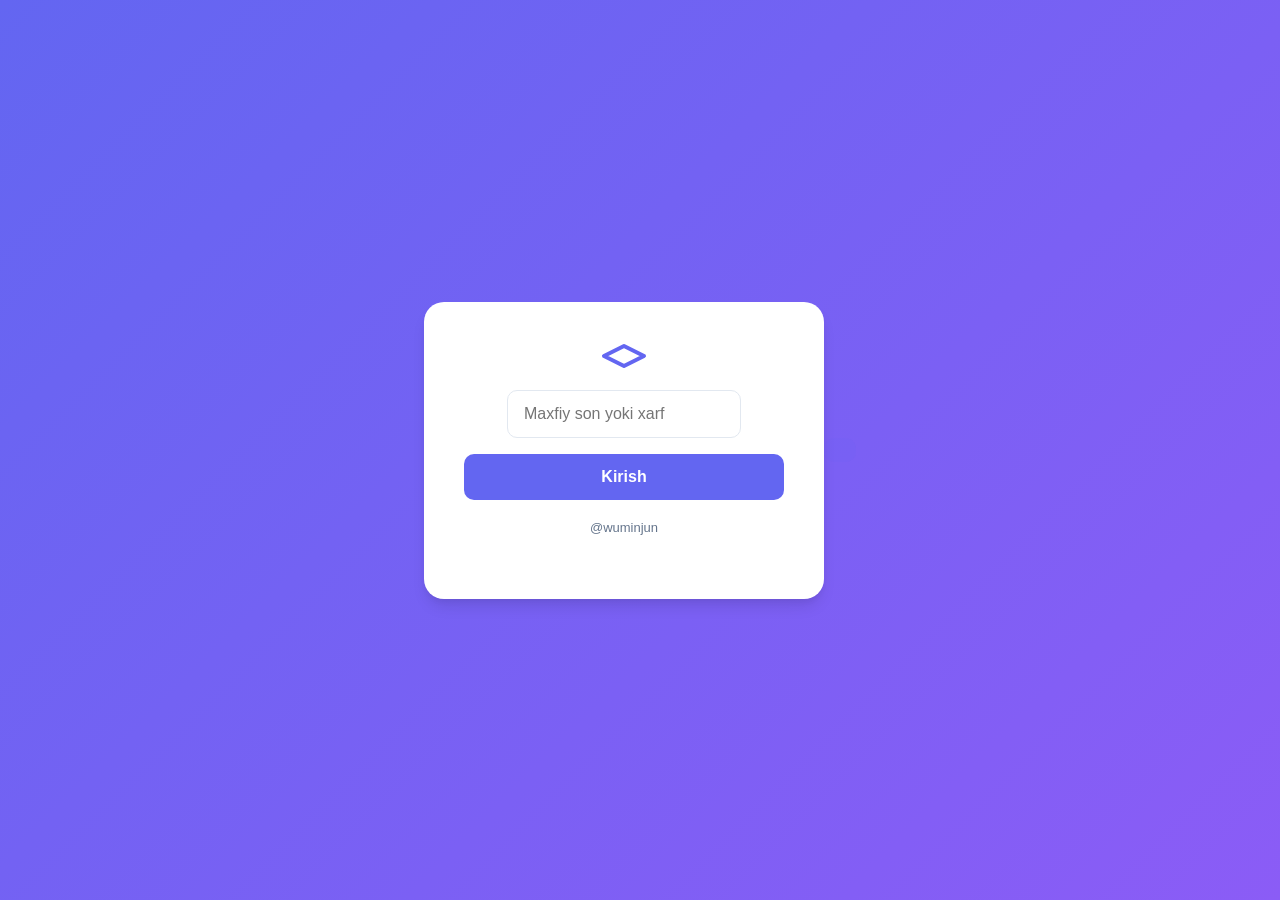
==== commit 500e9403: "Update SVG icons in index.html" ====
--- a/test/index.html
+++ b/test/index.html
@@ -13,7 +13,7 @@
     <div id="loginScreen" class="login-screen">
         <div class="login-card">
             <div class="logo">
-                <svg width="48" height="48" viewBox="0 0 24 24" fill="none" stroke="currentColor" stroke-width="2" stroke-linecap="round" stroke-linejoin="round"><path d="M12 2L2 7l10 5 10-5-10-5z"></path><path d="M2 17l10 5 10-5"></path><path d="M2 12l10 5 10-5"></path></svg>
+                <svg width="48" height="48" viewBox="0 0 24 24" fill="none" stroke="currentColor" stroke-width="2" stroke-linecap="round" stroke-linejoin="round"><path d="M12 2L2 7l10 5 10-5-10-5z[...]
                 <h1>FlashLearn</h1>
             </div>
             <p class="subtitle">Davom etish uchun parolni kiriting</p>
@@ -39,28 +39,28 @@
             </div>
             <nav class="nav-menu">
                 <a href="#" class="nav-item active" data-view="dashboard">
-                    <svg width="20" height="20" fill="none" stroke="currentColor" stroke-width="2" viewBox="0 0 24 24"><path d="M3 12l2-2m0 0l7-7 7 7M5 10v10a1 1 0 001 1h3m10-11l2 2m-2-2v10a1 1 0 01-1 1h-3m-6 0a1 1 0 001-1v-4a1 1 0 011-1h2a1 1 0 011 1v4a1 1 0 001 1m-6 0h6"/></svg>
+                    <svg width="20" height="20" fill="none" stroke="currentColor" stroke-width="2" viewBox="0 0 24 24"><path d="M3 12l2-2m0 0l7-7 7 7M5 10v10a1 1 0 001 1h3m10-11l2 2m-2-2v10a1 1 0 [...]
                     Boshqaruv paneli
                 </a>
                 <a href="#" class="nav-item" data-view="study">
-                    <svg width="20" height="20" fill="none" stroke="currentColor" stroke-width="2" viewBox="0 0 24 24"><path d="M12 6.253v13m0-13C10.832 5.477 9.246 5 7.5 5S4.168 5.477 3 6.253v13C4.168 18.477 5.754 18 7.5 18s3.332.477 4.5 1.253m0-13C13.168 5.477 14.754 5 16.5 5c1.747 0 3.332.477 4.5 1.253v13C19.832 18.477 18.247 18 16.5 18c-1.746 0-3.332.477-4.5 1.253"/></svg>
+                    <svg width="20" height="20" fill="none" stroke="currentColor" stroke-width="2" viewBox="0 0 24 24"><path d="M12 6.253v13m0-13C10.832 5.477 9.246 5 7.5 5S4.168 5.477 3 6.253v13C[...]
                     O'rganish
                 </a>
                 <a href="#" class="nav-item" data-view="decks">
-                    <svg width="20" height="20" fill="none" stroke="currentColor" stroke-width="2" viewBox="0 0 24 24"><path d="M19 11H5m14 0a2 2 0 012 2v6a2 2 0 01-2 2H5a2 2 0 01-2-2v-6a2 2 0 012-2m14 0V9a2 2 0 00-2-2M5 11V9a2 2 0 012-2m0 0V5a2 2 0 012-2h6a2 2 0 012 2v2M7 7h10"/></svg>
+                    <svg width="20" height="20" fill="none" stroke="currentColor" stroke-width="2" viewBox="0 0 24 24"><path d="M19 11H5m14 0a2 2 0 012 2v6a2 2 0 01-2 2H5a2 2 0 01-2-2v-6a2 2 0 012[...]
                     Decklar (To'plamlar)
                 </a>
                 <a href="#" class="nav-item" data-view="stats">
-                    <svg width="20" height="20" fill="none" stroke="currentColor" stroke-width="2" viewBox="0 0 24 24"><path d="M9 19v-6a2 2 0 00-2-2H5a2 2 0 00-2 2v6a2 2 0 002 2h2a2 2 0 002-2zm0 0V9a2 2 0 012-2h2a2 2 0 012 2v10m-6 0a2 2 0 002 2h2a2 2 0 002-2m0 0V5a2 2 0 012-2h2a2 2 0 012 2v14a2 2 0 01-2 2h-2a2 2 0 01-2-2z"/></svg>
+                    <svg width="20" height="20" fill="none" stroke="currentColor" stroke-width="2" viewBox="0 0 24 24"><path d="M9 19v-6a2 2 0 00-2-2H5a2 2 0 00-2 2v6a2 2 0 002 2h2a2 2 0 002-2zm0 [...]
                     Statistika
                 </a>
                 <a href="#" class="nav-item" data-view="settings">
-                    <svg width="20" height="20" fill="none" stroke="currentColor" stroke-width="2" viewBox="0 0 24 24"><path d="M10.325 4.317c.426-1.756 2.924-1.756 3.35 0a1.724 1.724 0 002.573 1.066c1.543-.94 3.31.826 2.37 2.37a1.724 1.724 0 001.065 2.572c1.756.426 1.756 2.924 0 3.35a1.724 1.724 0 00-1.066 2.573c.94 1.543-.826 3.31-2.37 2.37a1.724 1.724 0 00-2.572 1.065c-.426 1.756-2.924 1.756-3.35 0a1.724 1.724 0 00-2.573-1.066c-1.543.94-3.31-.826-2.37-2.37a1.724 1.724 0 00-1.065-2.572c-1.756-.426-1.756-2.924 0-3.35a1.724 1.724 0 001.066-2.573c-.94-1.543.826-3.31 2.37-2.37.996.608 2.296.07 2.572-1.065z"/><path d="M15 12a3 3 0 11-6 0 3 3 0 016 0z"/></svg>
+                    <svg width="20" height="20" fill="none" stroke="currentColor" stroke-width="2" viewBox="0 0 24 24"><path d="M10.325 4.317c.426-1.756 2.924-1.756 3.35 0a1.724 1.724 0 002.573 1.[...]
                     Sozlamalar
                 </a>
             </nav>
             <button id="logoutBtn" class="logout-btn">
-                <svg width="20" height="20" fill="none" stroke="currentColor" stroke-width="2" viewBox="0 0 24 24"><path d="M17 16l4-4m0 0l-4-4m4 4H7m6 4v1a3 3 0 01-3 3H6a3 3 0 01-3-3V7a3 3 0 013-3h4a3 3 0 013 3v1"/></svg>
+                <svg width="20" height="20" fill="none" stroke="currentColor" stroke-width="2" viewBox="0 0 24 24"><path d="M17 16l4-4m0 0l-4-4m4 4H7m6 4v1a3 3 0 01-3 3H6a3 3 0 01-3-3V7a3 3 0 013-[...]
                 Chiqish
             </button>
         </aside>
